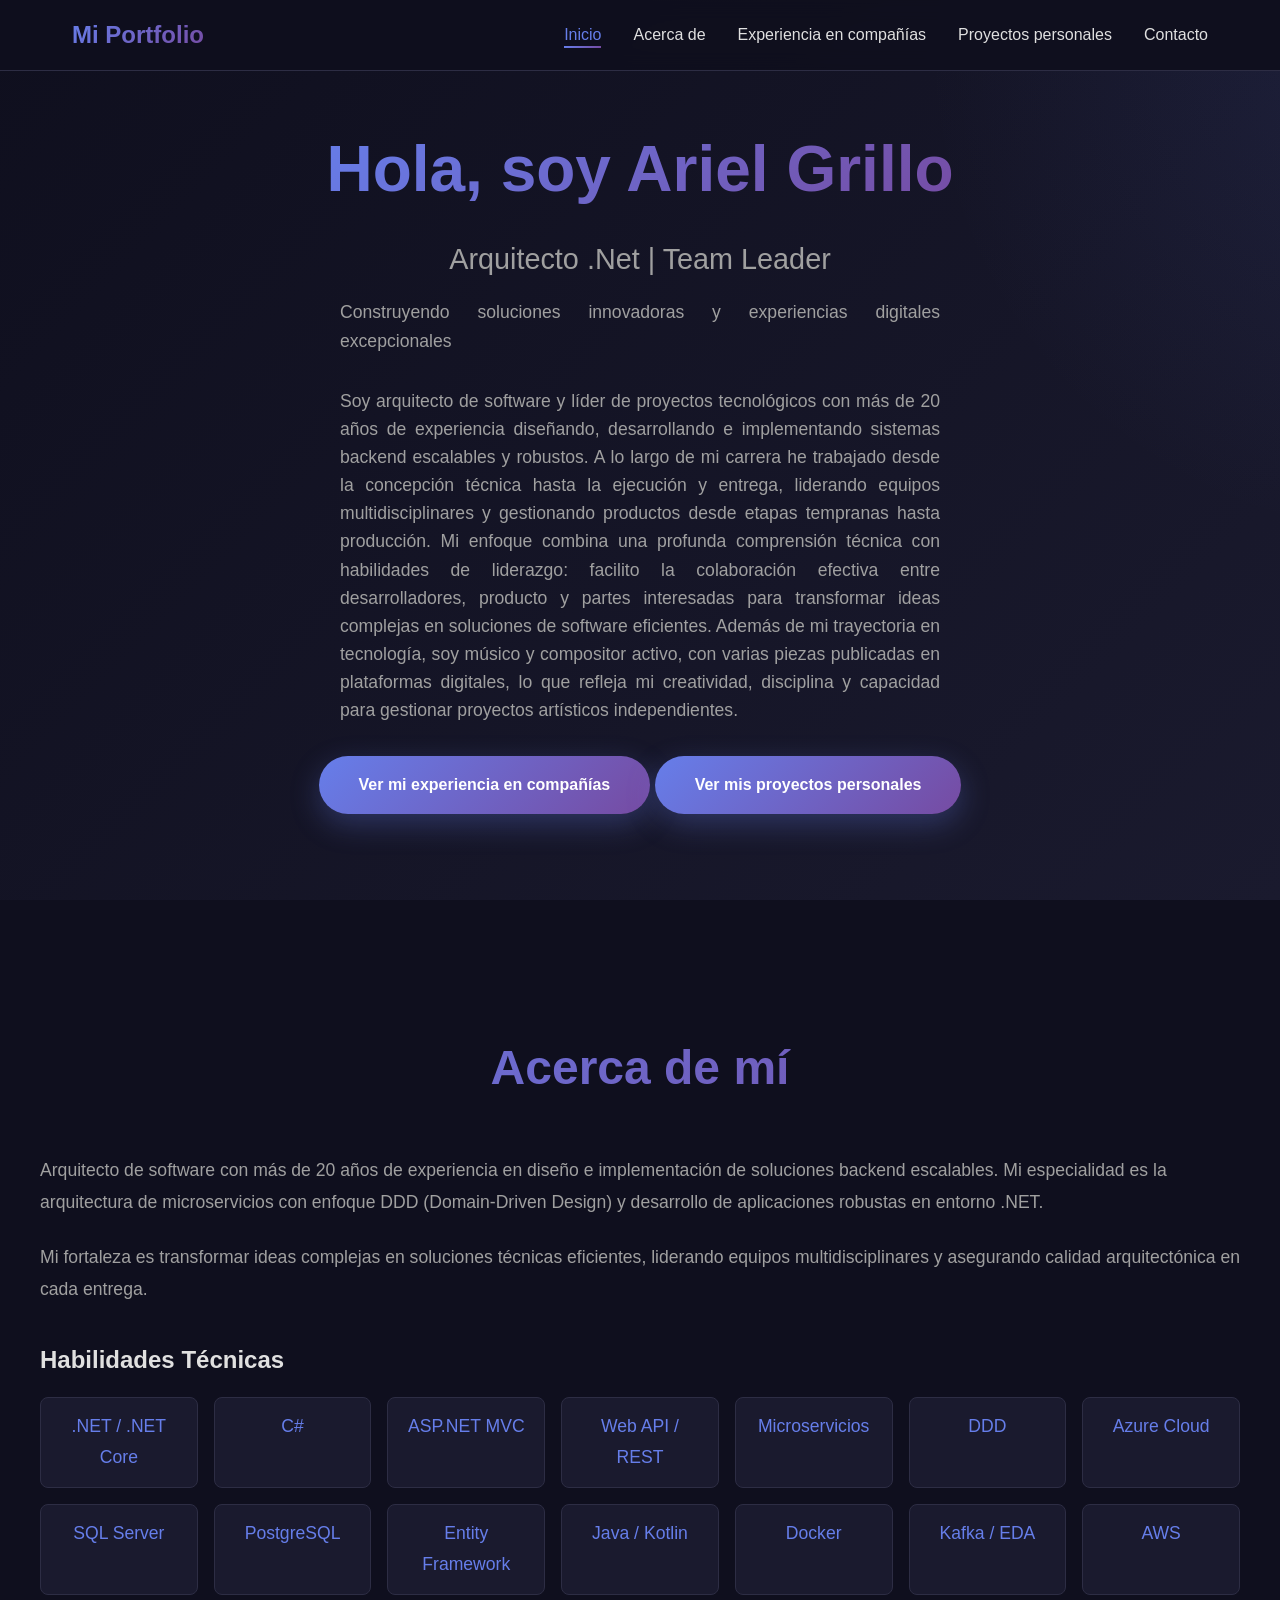
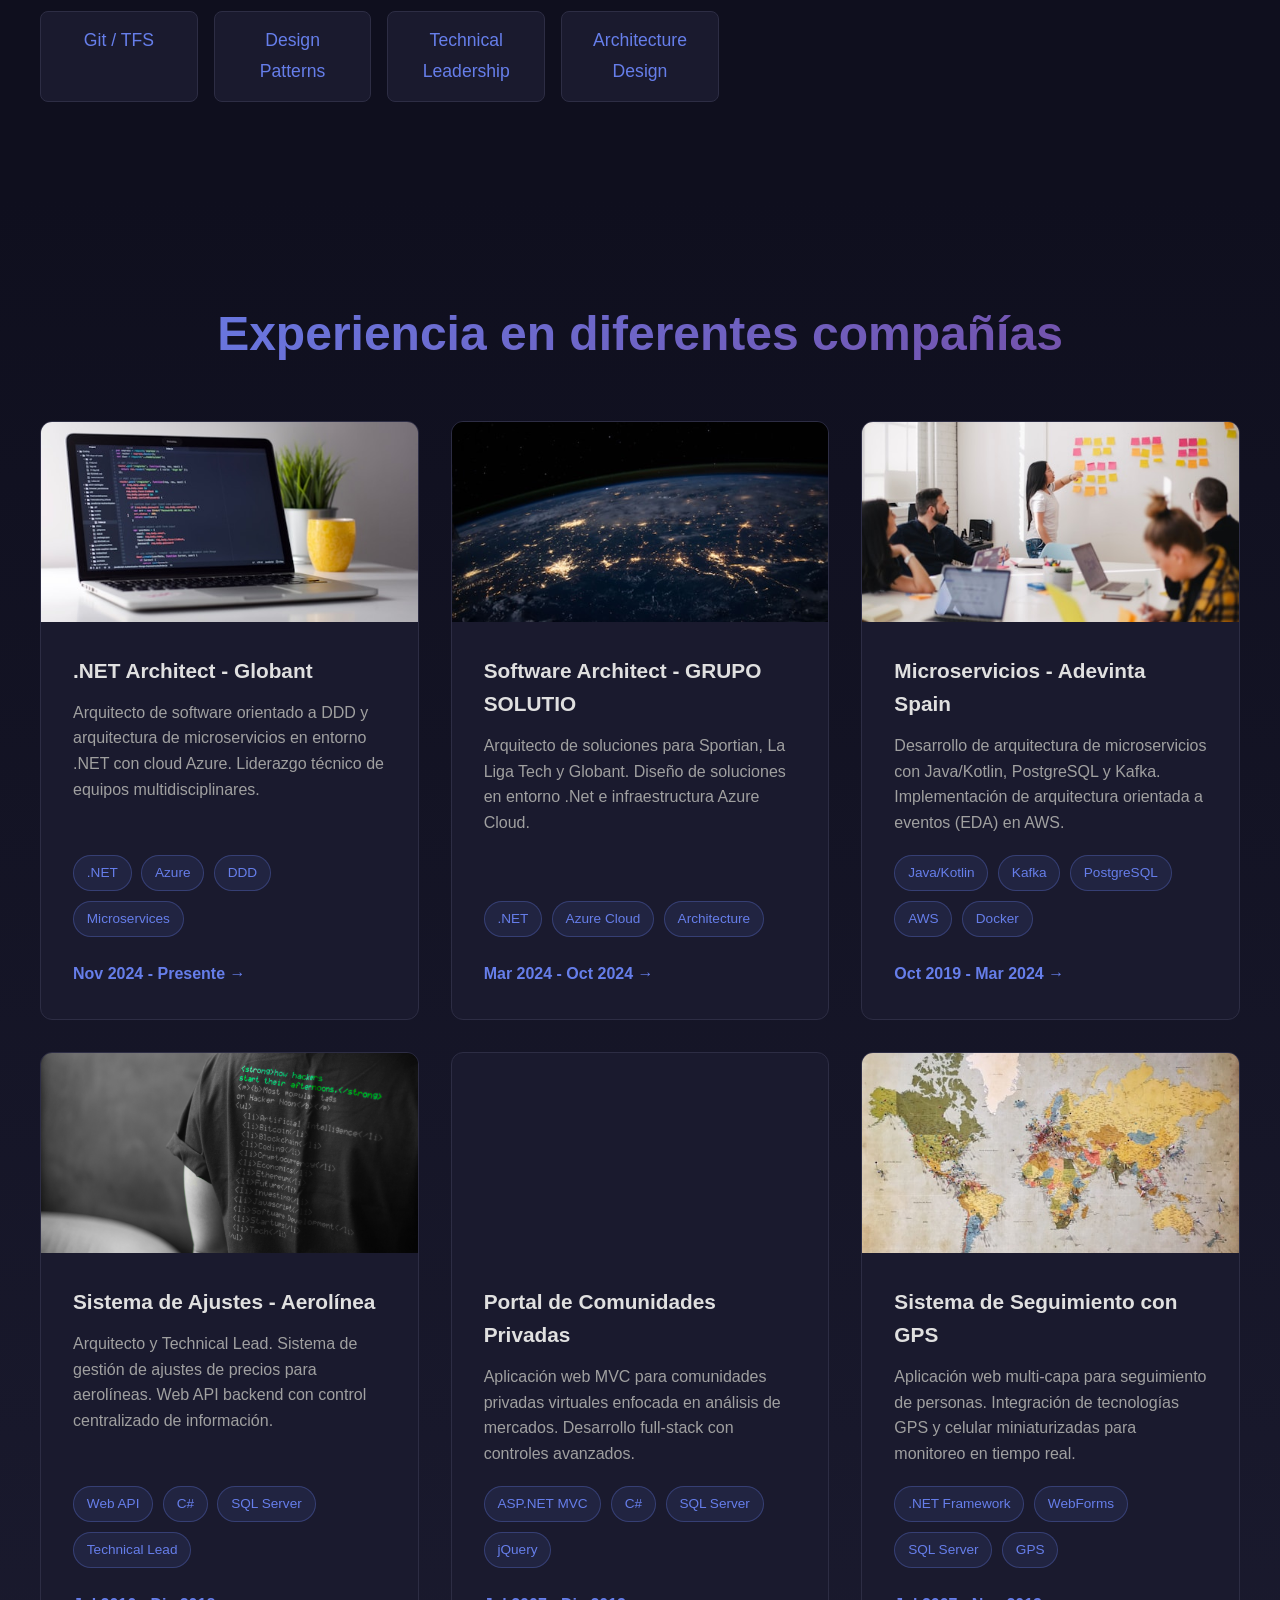
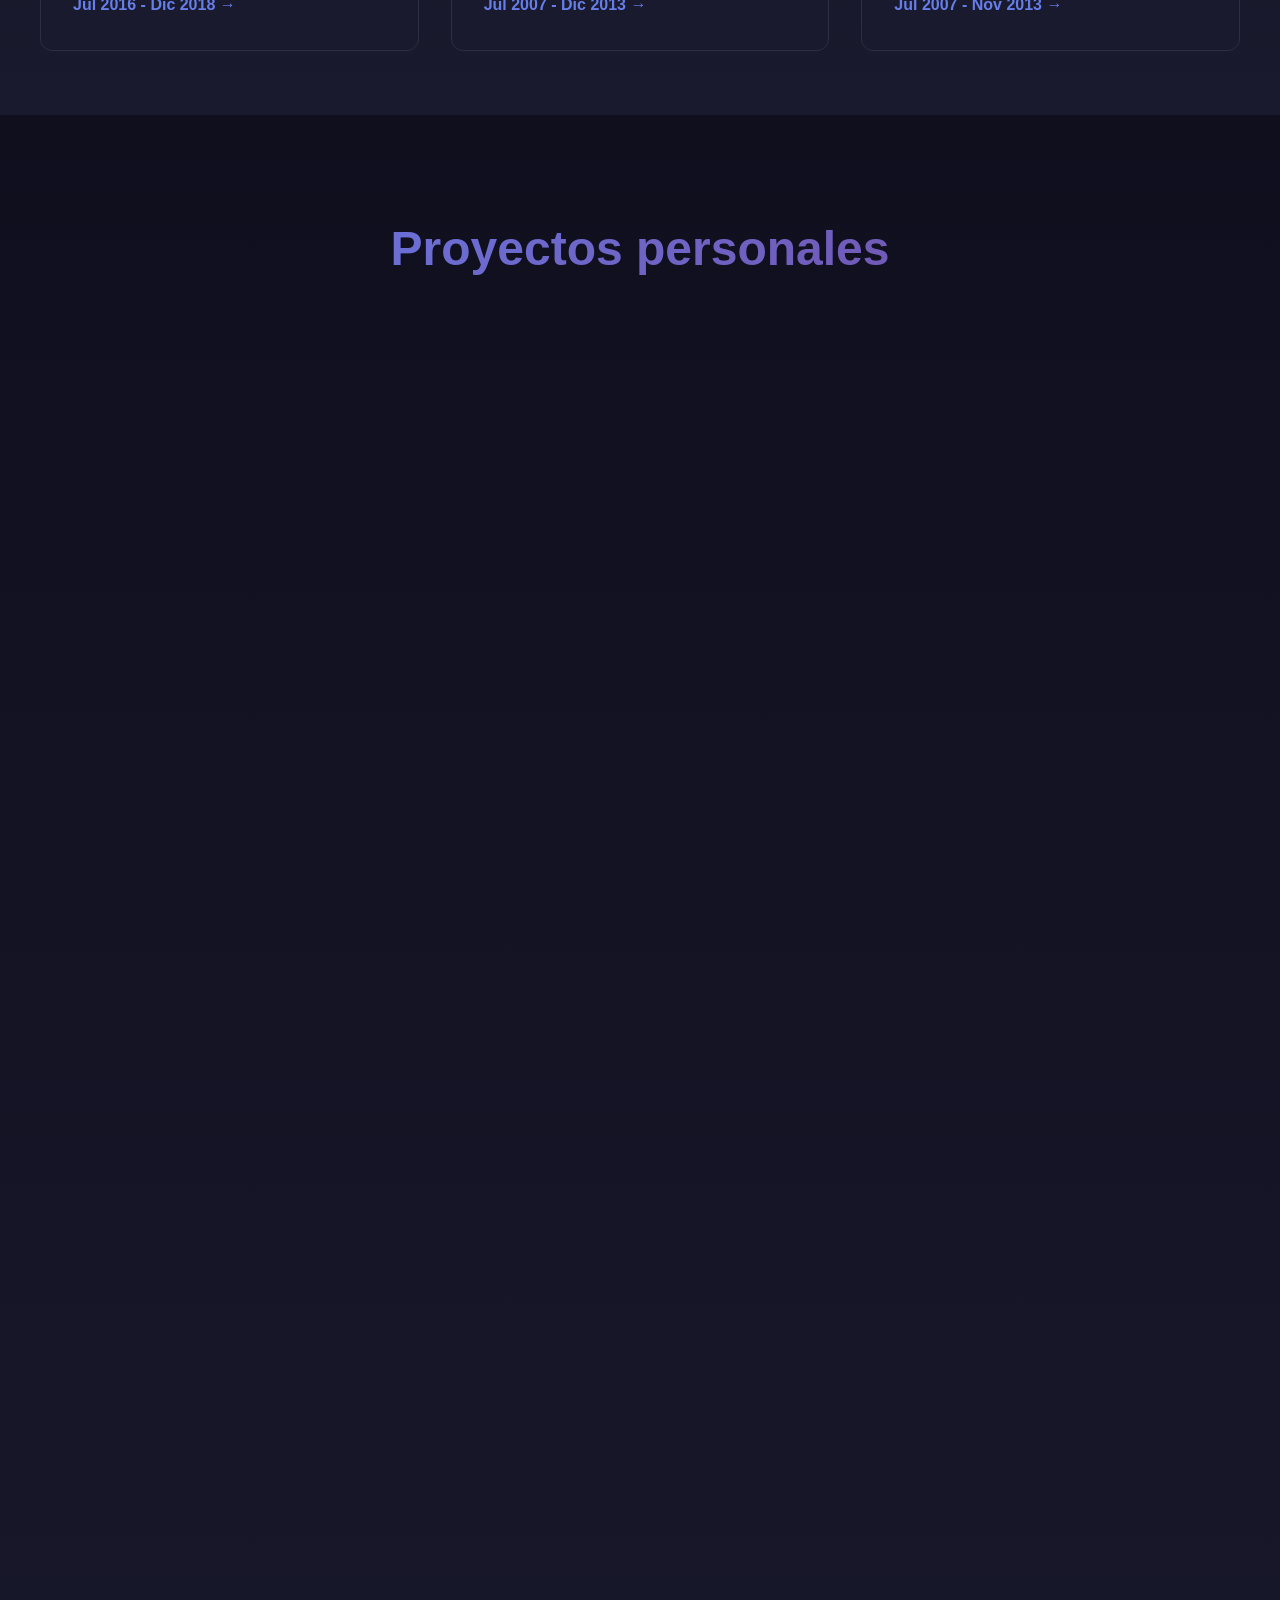
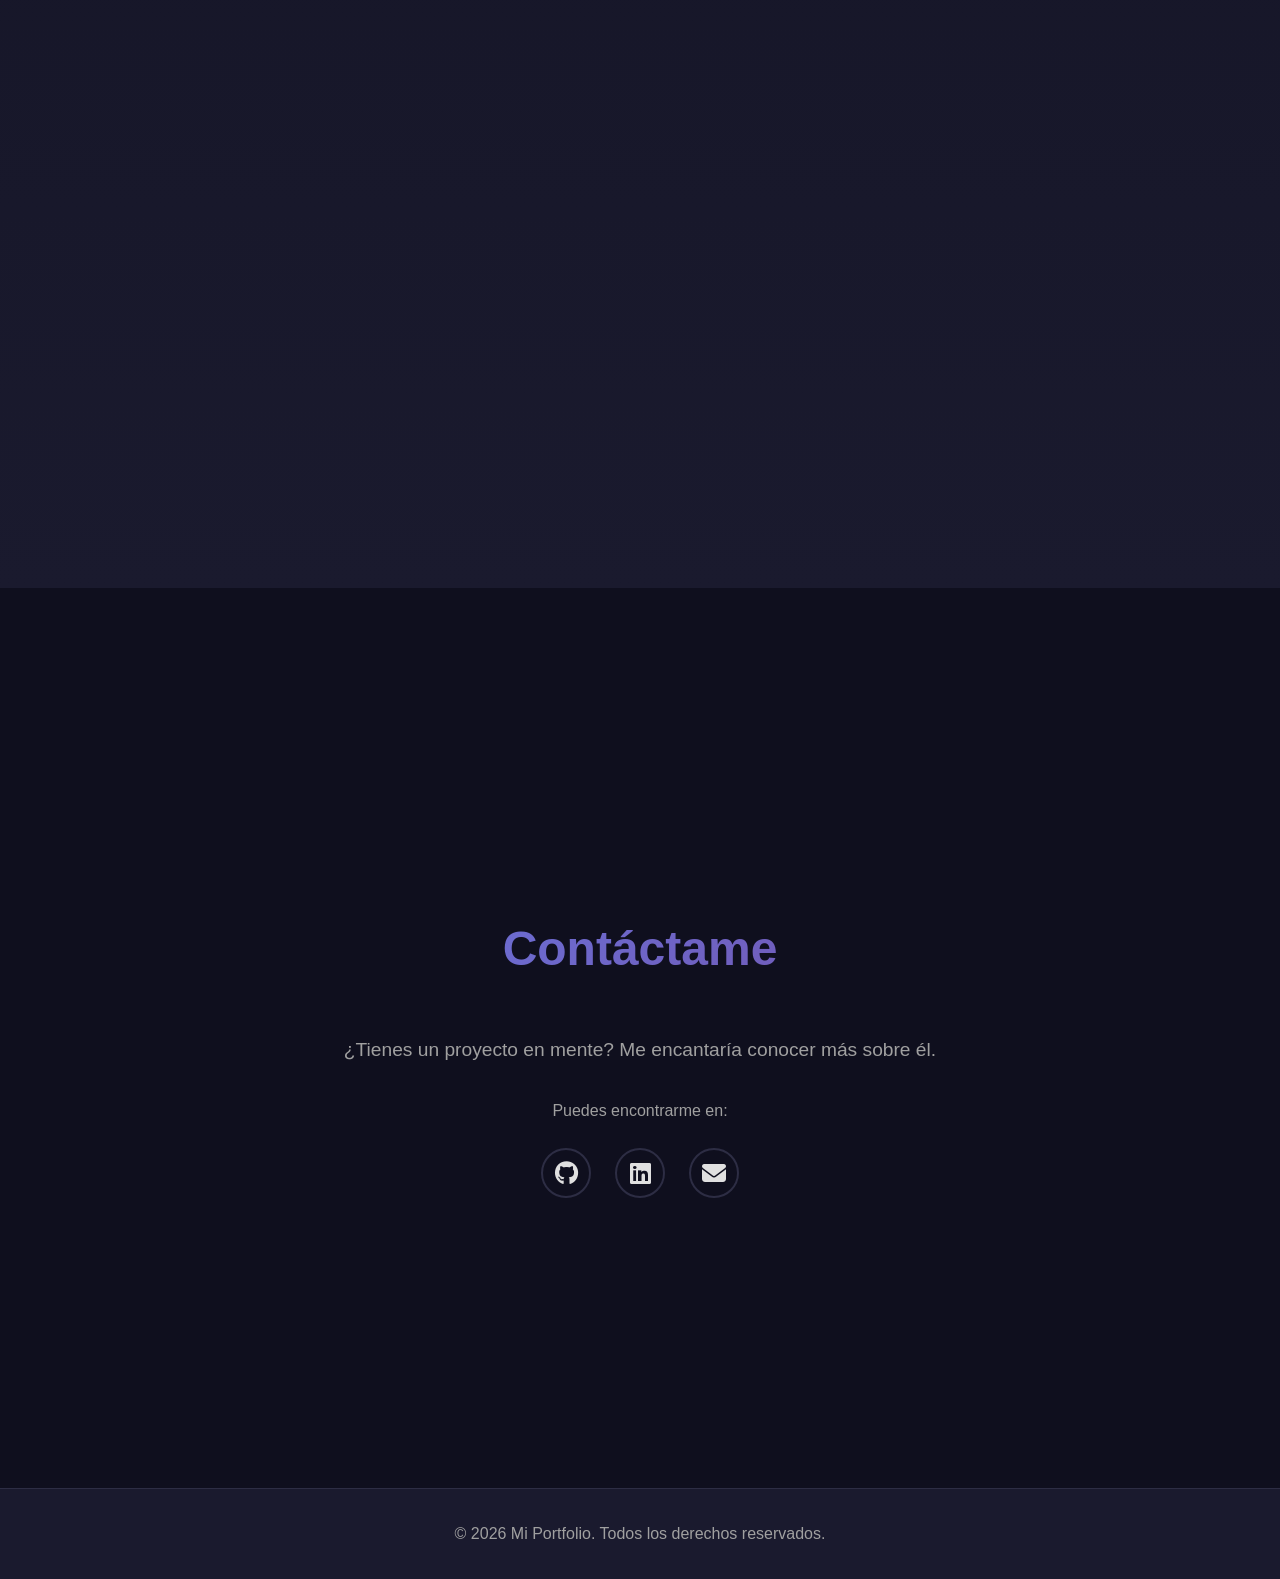
==== frontend/index.html @ a41085f8 "Publish FIRULET MAP 0.5.25 website and guides" ====
<!DOCTYPE html>
<html lang="es">
<head>
    <meta charset="UTF-8">
    <meta name="viewport" content="width=device-width, initial-scale=1.0">
    <title>Mi Portfolio</title>
    <link rel="stylesheet" href="styles.css">
    <link rel="stylesheet" href="https://cdnjs.cloudflare.com/ajax/libs/font-awesome/6.4.0/css/all.min.css">
</head>
<body>
    <!-- Navegación -->
    <nav class="navbar">
        <div class="nav-container">
            <a href="#inicio" class="nav-logo">Mi Portfolio</a>
            <ul class="nav-menu">
                <li class="nav-item"><a href="#inicio" class="nav-link">Inicio</a></li>
                <li class="nav-item"><a href="#acerca" class="nav-link">Acerca de</a></li>
                <li class="nav-item"><a href="#experiencia_compañias" class="nav-link">Experiencia en compañías</a></li>
                <li class="nav-item"><a href="#proyectos_personales" class="nav-link">Proyectos personales</a></li>
                <li class="nav-item"><a href="#contacto" class="nav-link">Contacto</a></li>
            </ul>
        </div>
    </nav>

    <!-- Sección Inicio -->
    <section id="inicio" class="section hero">
        <div class="hero-content">
            <h1 class="hero-title">Hola, soy Ariel Grillo</h1>
            <p class="hero-subtitle">Arquitecto .Net | Team Leader</p>
            <p class="hero-description">Construyendo soluciones innovadoras y experiencias digitales excepcionales</p>
            <p class="hero-description">Soy arquitecto de software y líder de proyectos tecnológicos con más de 20 años de experiencia diseñando, desarrollando e implementando sistemas backend escalables y robustos. A lo largo de mi carrera he trabajado desde la concepción técnica hasta la ejecución y entrega, liderando equipos multidisciplinares y gestionando productos desde etapas tempranas hasta producción.
Mi enfoque combina una profunda comprensión técnica con habilidades de liderazgo: facilito la colaboración efectiva entre desarrolladores, producto y partes interesadas para transformar ideas complejas en soluciones de software eficientes.
Además de mi trayectoria en tecnología, soy músico y compositor activo, con varias piezas publicadas en plataformas digitales, lo que refleja mi creatividad, disciplina y capacidad para gestionar proyectos artísticos independientes.</p>
            <a href="#experiencia_compañias" class="cta-button">Ver mi experiencia en compañías</a>
            <a href="#proyectos_personales" class="cta-button">Ver mis proyectos personales</a>
        </div>
    </section>

    <!-- Sección Acerca de -->
    <section id="acerca" class="section about">
        <div class="container">
            <h2 class="section-title">Acerca de mí</h2>
            <div class="about-content">
                <div class="about-text">
                    <p>
                        Arquitecto de software con más de 20 años de experiencia en diseño e implementación de soluciones backend escalables. 
                        Mi especialidad es la arquitectura de microservicios con enfoque DDD (Domain-Driven Design) y desarrollo de aplicaciones robustas en entorno .NET.
                    </p>
                    <p>
                        Mi fortaleza es transformar ideas complejas en soluciones técnicas eficientes, liderando equipos multidisciplinares y asegurando calidad arquitectónica en cada entrega.
                    </p>
                    <div class="skills">
                        <h3>Habilidades Técnicas</h3>
                        <ul class="skills-list">
                            <li>.NET / .NET Core</li>
                            <li>C#</li>
                            <li>ASP.NET MVC</li>
                            <li>Web API / REST</li>
                            <li>Microservicios</li>
                            <li>DDD</li>
                            <li>Azure Cloud</li>
                            <li>SQL Server</li>
                            <li>PostgreSQL</li>
                            <li>Entity Framework</li>
                            <li>Java / Kotlin</li>
                            <li>Docker</li>
                            <li>Kafka / EDA</li>
                            <li>AWS</li>
                            <li>Git / TFS</li>
                            <li>Design Patterns</li>
                            <li>Technical Leadership</li>
                            <li>Architecture Design</li>
                        </ul>
                    </div>
                </div>
            </div>
        </div>
    </section>

    <!-- Sección Experiencia en compañías -->
    <section id="experiencia_compañias" class="section projects">
        <div class="container">
            <h2 class="section-title">Experiencia en diferentes compañías</h2>
            <div class="projects-grid">
                <!-- Proyecto 1 -->
                <div class="project-card">
                    <div class="project-image" style="background-image: url('images/proyecto1.jpg');"></div>
                    <div class="project-info">
                        <h3 class="project-title">.NET Architect - Globant</h3>
                        <p class="project-description">
                            Arquitecto de software orientado a DDD y arquitectura de microservicios en entorno .NET con cloud Azure. Liderazgo técnico de equipos multidisciplinares.
                        </p>
                        <div class="project-tech">
                            <span class="tech-badge">.NET</span>
                            <span class="tech-badge">Azure</span>
                            <span class="tech-badge">DDD</span>
                            <span class="tech-badge">Microservices</span>
                        </div>
                        <a href="#" class="project-link">Nov 2024 - Presente →</a>
                    </div>
                </div>

                <!-- Proyecto 2 -->
                <div class="project-card">
                    <div class="project-image" style="background-image: url('images/proyecto2.jpg');"></div>
                    <div class="project-info">
                        <h3 class="project-title">Software Architect - GRUPO SOLUTIO</h3>
                        <p class="project-description">
                            Arquitecto de soluciones para Sportian, La Liga Tech y Globant. Diseño de soluciones en entorno .Net e infraestructura Azure Cloud.
                        </p>
                        <div class="project-tech">
                            <span class="tech-badge">.NET</span>
                            <span class="tech-badge">Azure Cloud</span>
                            <span class="tech-badge">Architecture</span>
                        </div>
                        <a href="#" class="project-link">Mar 2024 - Oct 2024 →</a>
                    </div>
                </div>

                <!-- Proyecto 3 -->
                <div class="project-card">
                    <div class="project-image" style="background-image: url('images/proyecto3.jpg');"></div>
                    <div class="project-info">
                        <h3 class="project-title">Microservicios - Adevinta Spain</h3>
                        <p class="project-description">
                            Desarrollo de arquitectura de microservicios con Java/Kotlin, PostgreSQL y Kafka. Implementación de arquitectura orientada a eventos (EDA) en AWS.
                        </p>
                        <div class="project-tech">
                            <span class="tech-badge">Java/Kotlin</span>
                            <span class="tech-badge">Kafka</span>
                            <span class="tech-badge">PostgreSQL</span>
                            <span class="tech-badge">AWS</span>
                            <span class="tech-badge">Docker</span>
                        </div>
                        <a href="#" class="project-link">Oct 2019 - Mar 2024 →</a>
                    </div>
                </div>

                <!-- Proyecto 4 -->
                <div class="project-card">
                    <div class="project-image" style="background-image: url('images/proyecto4.jpg');"></div>
                    <div class="project-info">
                        <h3 class="project-title">Sistema de Ajustes - Aerolínea</h3>
                        <p class="project-description">
                            Arquitecto y Technical Lead. Sistema de gestión de ajustes de precios para aerolíneas. Web API backend con control centralizado de información.
                        </p>
                        <div class="project-tech">
                            <span class="tech-badge">Web API</span>
                            <span class="tech-badge">C#</span>
                            <span class="tech-badge">SQL Server</span>
                            <span class="tech-badge">Technical Lead</span>
                        </div>
                        <a href="#" class="project-link">Jul 2016 - Dic 2018 →</a>
                    </div>
                </div>

                <!-- Proyecto 5 -->
                <div class="project-card">
                    <div class="project-image" style="background-image: url('images/proyecto5.jpg');"></div>
                    <div class="project-info">
                        <h3 class="project-title">Portal de Comunidades Privadas</h3>
                        <p class="project-description">
                            Aplicación web MVC para comunidades privadas virtuales enfocada en análisis de mercados. Desarrollo full-stack con controles avanzados.
                        </p>
                        <div class="project-tech">
                            <span class="tech-badge">ASP.NET MVC</span>
                            <span class="tech-badge">C#</span>
                            <span class="tech-badge">SQL Server</span>
                            <span class="tech-badge">jQuery</span>
                        </div>
                        <a href="#" class="project-link">Jul 2007 - Dic 2013 →</a>
                    </div>
                </div>

                <!-- Proyecto 6 -->
                <div class="project-card">
                    <div class="project-image" style="background-image: url('images/proyecto6.jpg');"></div>
                    <div class="project-info">
                        <h3 class="project-title">Sistema de Seguimiento con GPS</h3>
                        <p class="project-description">
                            Aplicación web multi-capa para seguimiento de personas. Integración de tecnologías GPS y celular miniaturizadas para monitoreo en tiempo real.
                        </p>
                        <div class="project-tech">
                            <span class="tech-badge">.NET Framework</span>
                            <span class="tech-badge">WebForms</span>
                            <span class="tech-badge">SQL Server</span>
                            <span class="tech-badge">GPS</span>
                        </div>
                        <a href="#" class="project-link">Jul 2007 - Nov 2013 →</a>
                    </div>
                </div>
            </div>
        </div>
    </section>

    <!-- Sección Proyectos personales -->
    <section id="proyectos_personales" class="section projects">
        <div class="container">
            <h2 class="section-title">Proyectos personales</h2>
            <div class="projects-grid">
                <!-- FIRULET MAP -->
                <div class="project-card">
                    <div class="project-image" style="background: linear-gradient(135deg, #142d32, #28243e); display: flex; align-items: center; justify-content: center;">
                        <img src="firulet-map/assets/icon.png" alt="" width="112" height="112" style="border-radius: 22px;">
                    </div>
                    <div class="project-info">
                        <h3 class="project-title">FIRULET MAP</h3>
                        <p class="project-description">Una app de escritorio para sacar melodías de guitarra de oído: notas, tiempos, curva de afinación y bends probables, con documentos .firulet, edición, anotaciones, reanálisis de tramos, rejilla, synth local y MIDI sin cuantización. Análisis local de guitarra aislada y monofónica con distorsión.</p>
                        <div class="project-tech"><span class="tech-badge">C# / WPF</span><span class="tech-badge">.NET</span><span class="tech-badge">Audio</span><span class="tech-badge">Windows x64</span></div>
                        <a href="firulet-map/" class="project-link">Conocer FIRULET MAP y probar la v0.5.25 →</a>
                    </div>
                </div>

                <!-- Proyecto 1 -->
                <div class="project-card">
                    <div class="project-image" style="background-image: url('images/goaltracker.jpg'); border-radius: 16px 16px 0 0;"></div>
                    <div class="project-info">
                        <h3 class="project-title">Goal Tracker - .Net + React</h3>
                        <p class="project-description">
                            GoalTracker es una herramienta de gestión de objetivos y proyectos que te ayuda a organizar tu trabajo, visualizar tu progreso y mantener el control de tus deadlines. Categoriza proyectos, asigna tareas, y monitorea el estado de cada iniciativa en tiempo real.
                        </p>
                        <div class="project-tech">
                            <span class="tech-badge">.NET</span>
                            <span class="tech-badge">PostgreSQL</span>
                            <span class="tech-badge">CQRS + MediatR</span>
                            <span class="tech-badge">React + Tailwind CSS</span>
                            <span class="tech-badge">GitHub Actions</span>
                        </div>
                        <a href="https://www.goaltracker.es" class="project-link">www.goaltracker.es</a>
                    </div>
                </div>

                <!-- Proyecto 2 -->
                <div class="project-card">
                    <div class="project-image" style="background-image: url('images/harmonizer.jpg'); border-radius: 16px 16px 0 0;"></div>
                    <div class="project-info">
                        <h3 class="project-title">Harmonizer - .Net + Win Forms a migrar a MAUI</h3>
                        <p class="project-description">
                            Harmonizer es una herramienta para poder analizar y descubrir armonías. Está en proceso de migración a MAUI para ser multiplataforma, pero actualmente es una aplicación de escritorio con Win Forms. Permite cargar archivos MIDI, analizar su contenido armónico y generar visualizaciones interactivas para descubrir nuevas armonías y progresiones. Se encuntra en desarrollo, pero ya cuenta con funcionalidades de análisis armónico, generación de progresiones y visualización de acordes. Es un proyecto personal que refleja mi pasión por la música y la tecnología, combinando mis habilidades técnicas con mi creatividad musical para crear una herramienta única para músicos y compositores.
                        </p>
                        <div class="project-tech">
                            <span class="tech-badge">.NET</span>
                            <span class="tech-badge">SqlLite</span>
                            <span class="tech-badge">CQRS + MediatR</span>
                            <span class="tech-badge">Win Form => MAUI</span>
                            <span class="tech-badge">GitHub Actions</span>
                        </div>
                        <a href="https://github.com/arielgrillo/harmonizer" class="project-link">github.com/arielgrillo/harmonizer</a>
                    </div>
                </div>

                <!-- Proyecto 3 -->
                <div class="project-card">
                    <div class="project-image" style="background-image: url('images/backery-admin.jpg'); border-radius: 16px 16px 0 0;"></div>
                    <div class="project-info">
                        <h3 class="project-title">Backery Admin - Python + Django + React</h3>
                        <p class="project-description">
                            Backery Admin es una aplicación para la gestión administrativa de una panadería. Permite controlar inventarios y ventas de manera eficiente. Está desarrollada con Python + Django en el backend y React en el frontend, utilizando Tailwind CSS para el diseño. La aplicación facilita la organización y optimización de las operaciones diarias, mejorando la productividad y el control del negocio.
                        </p>
                        <div class="project-tech">
                            <span class="tech-badge">Python + Django REST</span>
                            <span class="tech-badge">PostgreSQL</span>
                            <span class="tech-badge">CQRS + MediatR</span>
                            <span class="tech-badge">React + Tailwind CSS</span>
                            <span class="tech-badge">GitHub Actions</span>
                        </div>
                        <a href="https://github.com/orgs/bucky-cakeshop/repositories" class="project-link">Github repositories</a>
                    </div>
                </div>


            </div>
        </div>
    </section>


    <!-- Sección Contacto -->
    <section id="contacto" class="section contact">
        <div class="container">
            <h2 class="section-title">Contáctame</h2>
            <div class="contact-content">
                <p class="contact-text">¿Tienes un proyecto en mente? Me encantaría conocer más sobre él.</p>
                
                <!-- <form class="contact-form" id="contactForm">
                    <div class="form-group">
                        <input type="text" placeholder="Tu nombre" required>
                    </div>
                    <div class="form-group">
                        <input type="email" placeholder="Tu email" required>
                    </div>
                    <div class="form-group">
                        <textarea placeholder="Tu mensaje" rows="5" required></textarea>
                    </div>
                    <button type="submit" class="submit-button">Enviar mensaje</button>
                </form> -->

                <div class="social-links">
                    <p>Puedes encontrarme en:</p>
                    <div class="social-icons">
                        <a href="https://github.com/arielgrillo" target="_blank" class="social-icon" title="GitHub"><i class="fab fa-github"></i></a>
                        <a href="https://www.linkedin.com/in/arielgrillo/" target="_blank" class="social-icon" title="LinkedIn"><i class="fab fa-linkedin"></i></a>
                        <a href="mailto:info@arielgrillo.es" class="social-icon" title="Email"><i class="fas fa-envelope"></i></a>
                    </div>
                </div>
            </div>
        </div>
    </section>

    <!-- Footer -->
    <footer class="footer">
        <div class="container">
            <p>&copy; 2026 Mi Portfolio. Todos los derechos reservados.</p>
        </div>
    </footer>

    <script src="script.js"></script>
</body>
</html>
---- frontend/styles.css ----
/* ============================================
   Variables y Estilos Globales
   ============================================ */
:root {
    --primary-color: #667eea;
    --secondary-color: #764ba2;
    --dark-bg: #0f0f1e;
    --card-bg: #1a1a2e;
    --text-light: #e0e0e0;
    --text-muted: #a0a0a0;
    --border-color: #2d2d44;
    --accent-color: #f5576c;
    --transition: all 0.3s ease;
}

* {
    margin: 0;
    padding: 0;
    box-sizing: border-box;
}

html {
    scroll-behavior: smooth;
}

body {
    font-family: 'Segoe UI', Tahoma, Geneva, Verdana, sans-serif;
    background-color: var(--dark-bg);
    color: var(--text-light);
    line-height: 1.6;
    overflow-x: hidden;
}

/* ============================================
   Navbar
   ============================================ */
.navbar {
    position: fixed;
    top: 0;
    width: 100%;
    background: rgba(15, 15, 30, 0.95);
    backdrop-filter: blur(10px);
    border-bottom: 1px solid var(--border-color);
    z-index: 1000;
    padding: 1rem 0;
}

.nav-container {
    max-width: 1200px;
    margin: 0 auto;
    padding: 0 2rem;
    display: flex;
    justify-content: space-between;
    align-items: center;
}

.nav-logo {
    font-size: 1.5rem;
    font-weight: bold;
    background: linear-gradient(135deg, var(--primary-color), var(--secondary-color));
    -webkit-background-clip: text;
    -webkit-text-fill-color: transparent;
    background-clip: text;
    text-decoration: none;
}

.nav-menu {
    display: flex;
    list-style: none;
    gap: 2rem;
}

.nav-link {
    color: var(--text-light);
    text-decoration: none;
    transition: var(--transition);
    position: relative;
}

.nav-link:hover {
    color: var(--primary-color);
}

.nav-link::after {
    content: '';
    position: absolute;
    bottom: -5px;
    left: 0;
    width: 0;
    height: 2px;
    background: linear-gradient(135deg, var(--primary-color), var(--secondary-color));
    transition: var(--transition);
}

.nav-link:hover::after {
    width: 100%;
}

/* ============================================
   Secciones Generales
   ============================================ */
.section {
    min-height: 100vh;
    display: flex;
    align-items: center;
    justify-content: center;
    padding: 6rem 2rem 4rem;
    scroll-margin-top: 60px;
}

.container {
    max-width: 1200px;
    margin: 0 auto;
    width: 100%;
}

.section-title {
    font-size: 3rem;
    margin-bottom: 3rem;
    text-align: center;
    background: linear-gradient(135deg, var(--primary-color), var(--secondary-color));
    -webkit-background-clip: text;
    -webkit-text-fill-color: transparent;
    background-clip: text;
    animation: fadeInDown 0.6s ease;
}

/* ============================================
   Sección Hero
   ============================================ */
.hero {
    background: linear-gradient(135deg, var(--dark-bg) 0%, var(--card-bg) 100%);
    position: relative;
    overflow: hidden;
}

.hero::before {
    content: '';
    position: absolute;
    top: -50%;
    right: -50%;
    width: 1000px;
    height: 1000px;
    background: radial-gradient(circle, rgba(102, 126, 234, 0.1) 0%, transparent 70%);
    animation: float 20s infinite;
}

.hero-content {
    position: relative;
    z-index: 1;
    text-align: center;
    animation: fadeInUp 0.8s ease;
}

.hero-title {
    font-size: 4rem;
    margin-bottom: 1rem;
    background: linear-gradient(135deg, var(--primary-color), var(--secondary-color));
    -webkit-background-clip: text;
    -webkit-text-fill-color: transparent;
    background-clip: text;
}

.hero-subtitle {
    font-size: 1.8rem;
    color: var(--text-muted);
    margin-bottom: 1rem;
}

.hero-description {
    font-size: 1.1rem;
    color: var(--text-muted);
    margin-bottom: 2rem;
    max-width: 600px;
    margin-left: auto;
    margin-right: auto;
    text-align: justify;
}

.cta-button {
    display: inline-block;
    padding: 1rem 2.5rem;
    background: linear-gradient(135deg, var(--primary-color), var(--secondary-color));
    color: white;
    text-decoration: none;
    border-radius: 50px;
    font-weight: bold;
    transition: var(--transition);
    box-shadow: 0 10px 30px rgba(102, 126, 234, 0.3);
}

.cta-button:hover {
    transform: translateY(-3px);
    box-shadow: 0 15px 40px rgba(102, 126, 234, 0.5);
}

/* ============================================
   Sección About
   ============================================ */
.about {
    background: var(--dark-bg);
}

.about-content {
    display: grid;
    grid-template-columns: 1fr;
    gap: 3rem;
    animation: fadeInUp 0.6s ease;
}

.about-text {
    font-size: 1.1rem;
    line-height: 1.8;
    color: var(--text-muted);
}

.about-text p {
    margin-bottom: 1.5rem;
}

.skills {
    margin-top: 2rem;
}

.skills h3 {
    font-size: 1.5rem;
    color: var(--text-light);
    margin-bottom: 1rem;
}

.skills-list {
    list-style: none;
    display: grid;
    grid-template-columns: repeat(auto-fit, minmax(150px, 1fr));
    gap: 1rem;
}

.skills-list li {
    padding: 0.8rem 1.2rem;
    background: var(--card-bg);
    border: 1px solid var(--border-color);
    border-radius: 8px;
    color: var(--primary-color);
    font-weight: 500;
    transition: var(--transition);
    text-align: center;
}

.skills-list li:hover {
    background: linear-gradient(135deg, var(--primary-color), var(--secondary-color));
    color: white;
    border-color: var(--primary-color);
}

/* ============================================
   Sección Proyectos
   ============================================ */
.projects {
    background: linear-gradient(180deg, var(--dark-bg) 0%, var(--card-bg) 100%);
}

.projects-grid {
    display: grid;
    grid-template-columns: repeat(auto-fit, minmax(320px, 1fr));
    gap: 2rem;
    animation: fadeInUp 0.6s ease;
}

.project-card {
    background: var(--card-bg);
    border: 1px solid var(--border-color);
    border-radius: 12px;
    overflow: hidden;
    transition: var(--transition);
    display: flex;
    flex-direction: column;
}

.project-card:hover {
    transform: translateY(-10px);
    border-color: var(--primary-color);
    box-shadow: 0 20px 40px rgba(102, 126, 234, 0.2);
}

.project-image {
    width: 100%;
    height: 200px;
    background-size: cover;
    background-position: center;
    transition: var(--transition);
}

.project-card:hover .project-image {
    transform: scale(1.05);
}

.project-info {
    padding: 2rem;
    flex-grow: 1;
    display: flex;
    flex-direction: column;
}

.project-title {
    font-size: 1.3rem;
    margin-bottom: 0.8rem;
    color: var(--text-light);
}

.project-description {
    color: var(--text-muted);
    margin-bottom: 1.2rem;
    flex-grow: 1;
}

.project-tech {
    display: flex;
    flex-wrap: wrap;
    gap: 0.6rem;
    margin-bottom: 1.5rem;
}

.tech-badge {
    display: inline-block;
    padding: 0.4rem 0.8rem;
    background: rgba(102, 126, 234, 0.1);
    color: var(--primary-color);
    border-radius: 20px;
    font-size: 0.85rem;
    border: 1px solid rgba(102, 126, 234, 0.3);
}

.project-link {
    color: var(--primary-color);
    text-decoration: none;
    font-weight: bold;
    transition: var(--transition);
    display: inline-block;
    align-self: flex-start;
}

.project-link:hover {
    color: var(--accent-color);
    transform: translateX(5px);
}

/* ============================================
   Sección Contacto
   ============================================ */
.contact {
    background: var(--dark-bg);
}

.contact-content {
    max-width: 800px;
    margin: 0 auto;
    animation: fadeInUp 0.6s ease;
}

.contact-text {
    text-align: center;
    font-size: 1.2rem;
    color: var(--text-muted);
    margin-bottom: 2rem;
}

.contact-form {
    background: var(--card-bg);
    padding: 2.5rem;
    border-radius: 12px;
    border: 1px solid var(--border-color);
    margin-bottom: 3rem;
    display: flex;
    flex-direction: column;
    gap: 1.2rem;
}

.form-group {
    display: flex;
    flex-direction: column;
}

.form-group input,
.form-group textarea {
    padding: 1rem;
    background: rgba(45, 45, 68, 0.5);
    border: 1px solid var(--border-color);
    border-radius: 8px;
    color: var(--text-light);
    font-family: inherit;
    font-size: 1rem;
    transition: var(--transition);
}

.form-group input::placeholder,
.form-group textarea::placeholder {
    color: var(--text-muted);
}

.form-group input:focus,
.form-group textarea:focus {
    outline: none;
    background: rgba(45, 45, 68, 0.8);
    border-color: var(--primary-color);
    box-shadow: 0 0 0 3px rgba(102, 126, 234, 0.1);
}

.submit-button {
    padding: 1rem 2rem;
    background: linear-gradient(135deg, var(--primary-color), var(--secondary-color));
    color: white;
    border: none;
    border-radius: 8px;
    font-weight: bold;
    font-size: 1rem;
    cursor: pointer;
    transition: var(--transition);
}

.submit-button:hover {
    transform: translateY(-3px);
    box-shadow: 0 10px 30px rgba(102, 126, 234, 0.3);
}

.social-links {
    text-align: center;
    color: var(--text-muted);
}

.social-links p {
    margin-bottom: 1.5rem;
}

.social-icons {
    display: flex;
    justify-content: center;
    gap: 1.5rem;
}

.social-icon {
    display: inline-flex;
    width: 50px;
    height: 50px;
    border: 2px solid var(--border-color);
    border-radius: 50%;
    align-items: center;
    justify-content: center;
    color: var(--text-light);
    text-decoration: none;
    transition: var(--transition);
    font-size: 1.5rem;
}

.social-icon:hover {
    background: linear-gradient(135deg, var(--primary-color), var(--secondary-color));
    border-color: var(--primary-color);
    transform: translateY(-5px);
}

/* ============================================
   Footer
   ============================================ */
.footer {
    background: var(--card-bg);
    border-top: 1px solid var(--border-color);
    padding: 2rem;
    text-align: center;
    color: var(--text-muted);
}

/* ============================================
   Animaciones
   ============================================ */
@keyframes fadeInUp {
    from {
        opacity: 0;
        transform: translateY(30px);
    }
    to {
        opacity: 1;
        transform: translateY(0);
    }
}

@keyframes fadeInDown {
    from {
        opacity: 0;
        transform: translateY(-30px);
    }
    to {
        opacity: 1;
        transform: translateY(0);
    }
}

@keyframes float {
    0%, 100% {
        transform: translateY(0px);
    }
    50% {
        transform: translateY(20px);
    }
}

/* ============================================
   Media Queries
   ============================================ */
@media (max-width: 768px) {
    .nav-menu {
        gap: 1rem;
    }

    .nav-link {
        font-size: 0.9rem;
    }

    .hero-title {
        font-size: 2.5rem;
    }

    .hero-subtitle {
        font-size: 1.3rem;
    }

    .section-title {
        font-size: 2rem;
    }

    .projects-grid {
        grid-template-columns: 1fr;
    }

    .section {
        padding: 4rem 1.5rem 2rem;
    }

    .skills-list {
        grid-template-columns: repeat(auto-fit, minmax(120px, 1fr));
    }

    .contact-form {
        padding: 1.5rem;
    }

    .social-icons {
        gap: 1rem;
    }
}

@media (max-width: 480px) {
    .nav-container {
        padding: 0 1rem;
    }

    .nav-menu {
        gap: 0.8rem;
    }

    .nav-logo {
        font-size: 1.1rem;
    }

    .nav-link {
        font-size: 0.8rem;
    }

    .hero-title {
        font-size: 1.8rem;
    }

    .hero-subtitle {
        font-size: 1rem;
    }

    .hero-description {
        font-size: 0.9rem;
    }

    .section-title {
        font-size: 1.5rem;
        margin-bottom: 2rem;
    }

    .cta-button {
        padding: 0.8rem 1.5rem;
        font-size: 0.9rem;
    }

    .project-card {
        margin-bottom: 1rem;
    }

    .project-image {
        height: 150px;
    }

    .project-info {
        padding: 1.5rem;
    }

    .form-group input,
    .form-group textarea {
        padding: 0.8rem;
        font-size: 0.95rem;
    }

    .submit-button {
        padding: 0.8rem 1.5rem;
        font-size: 0.9rem;
    }
}
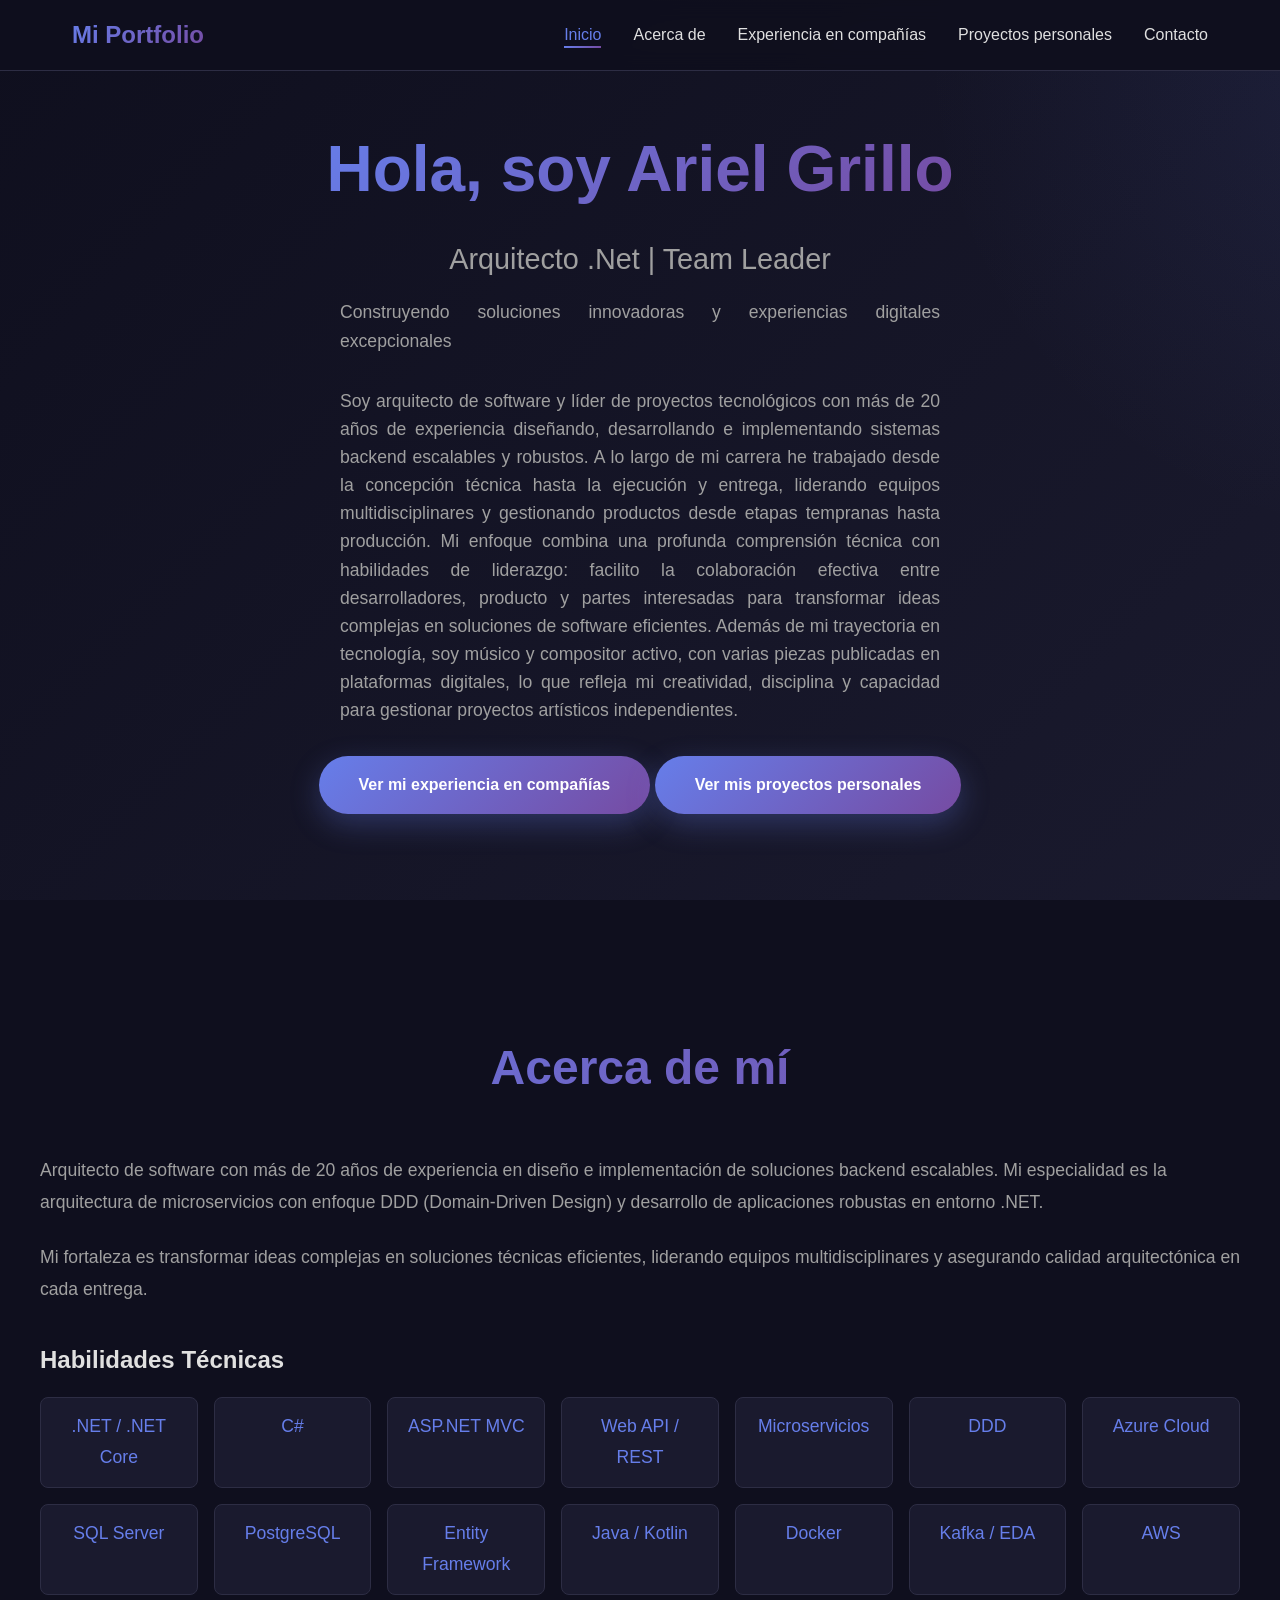
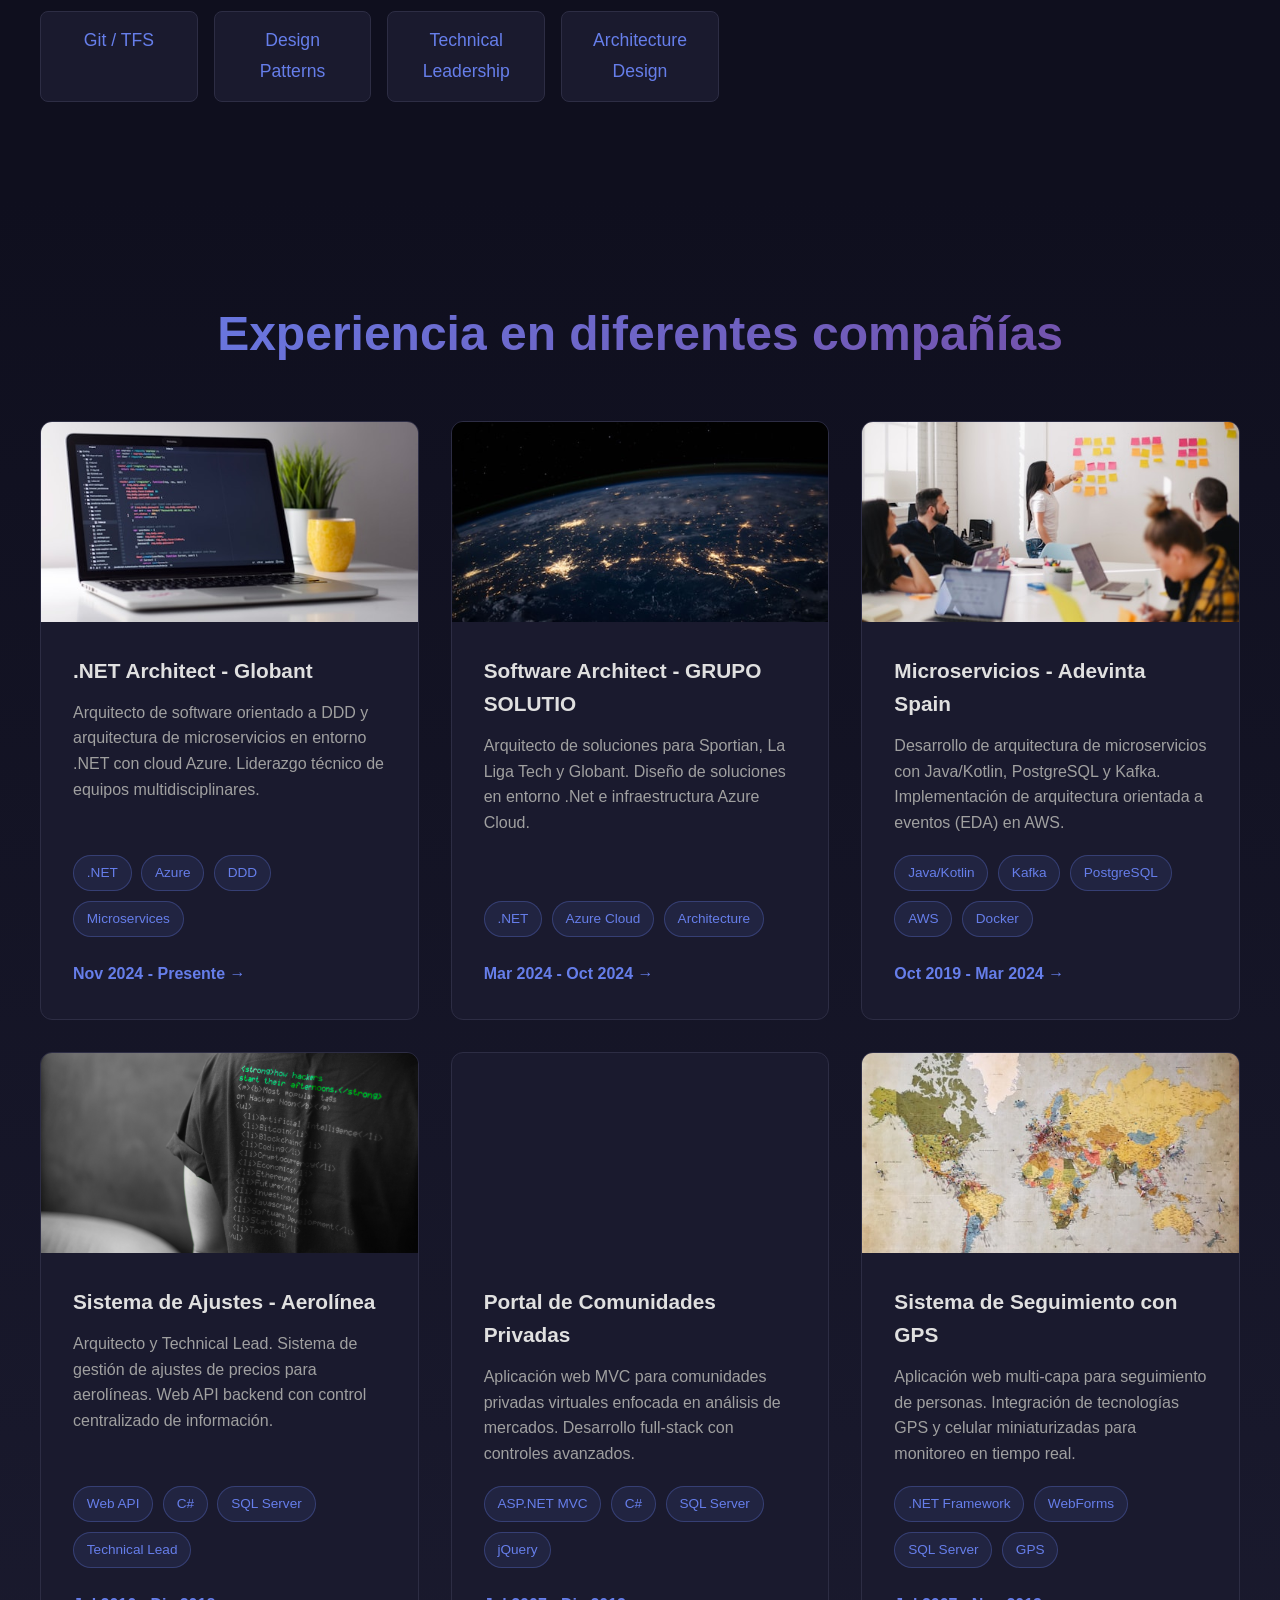
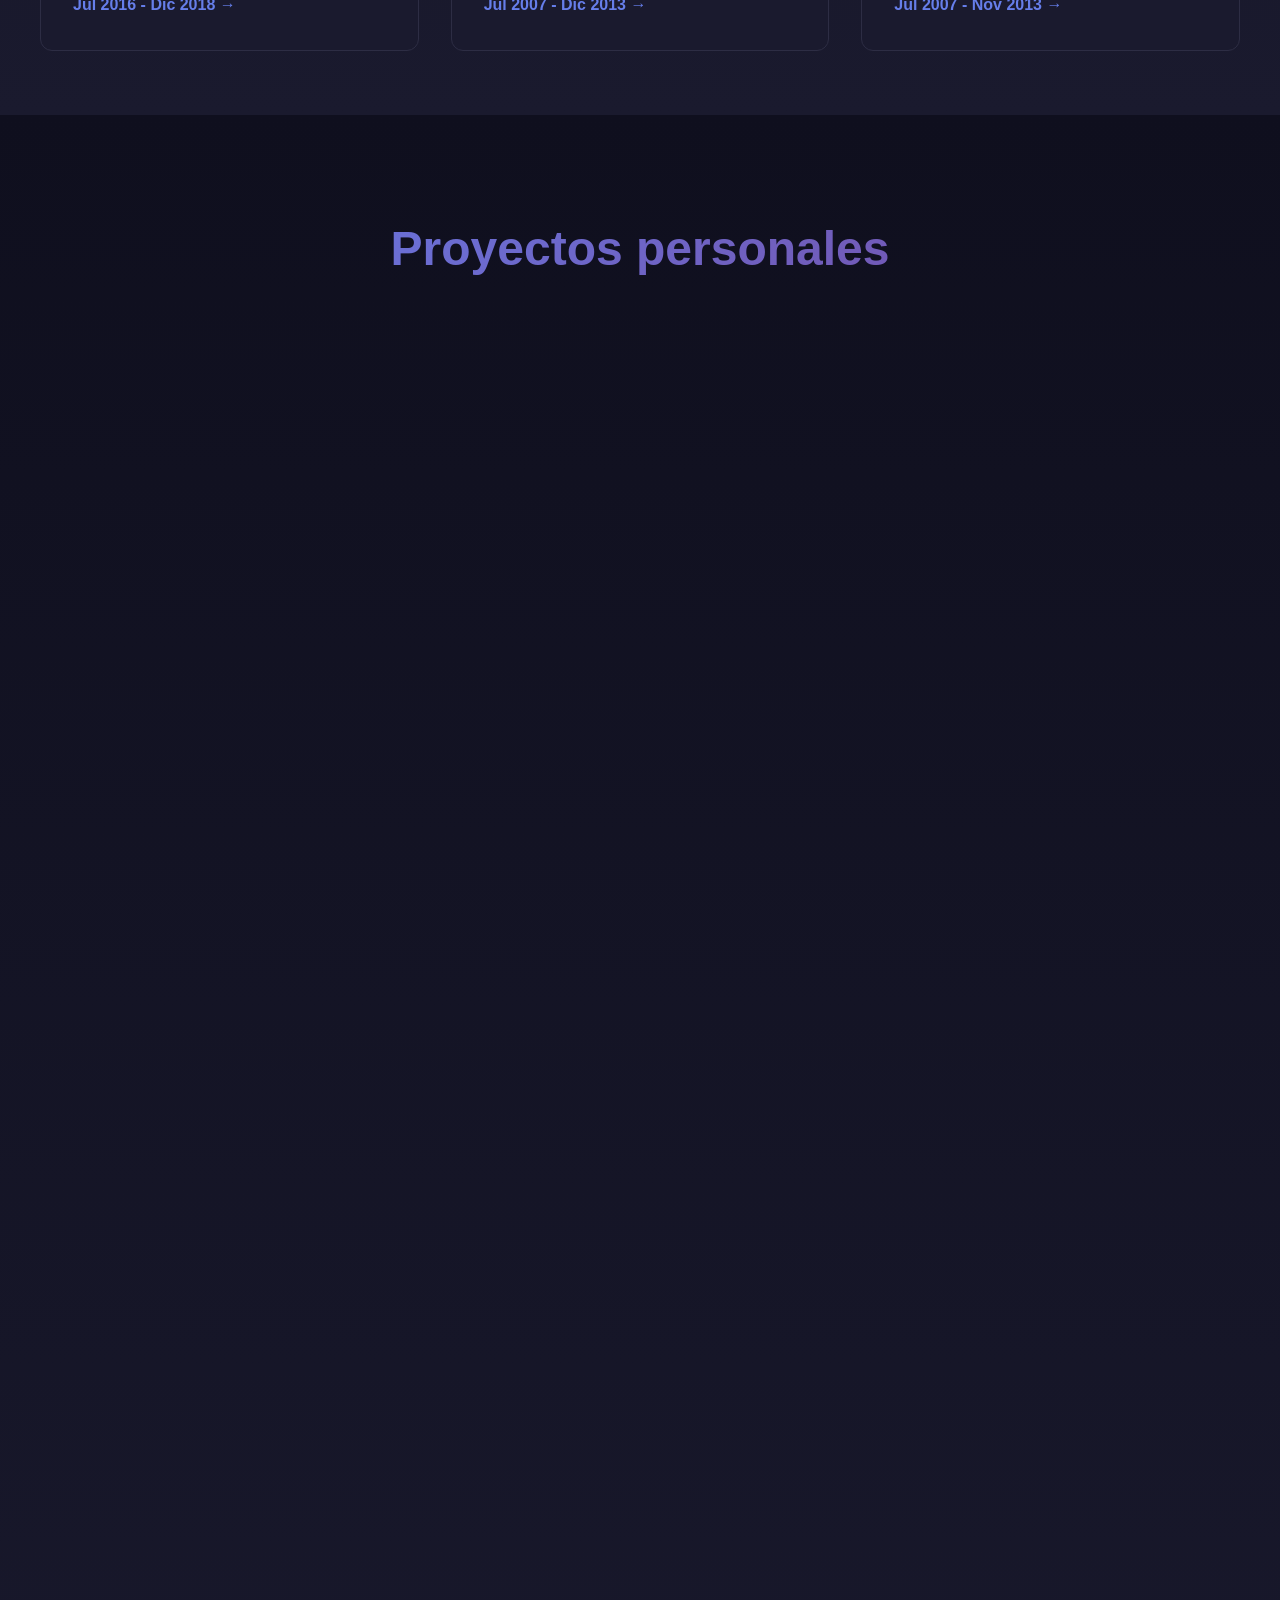
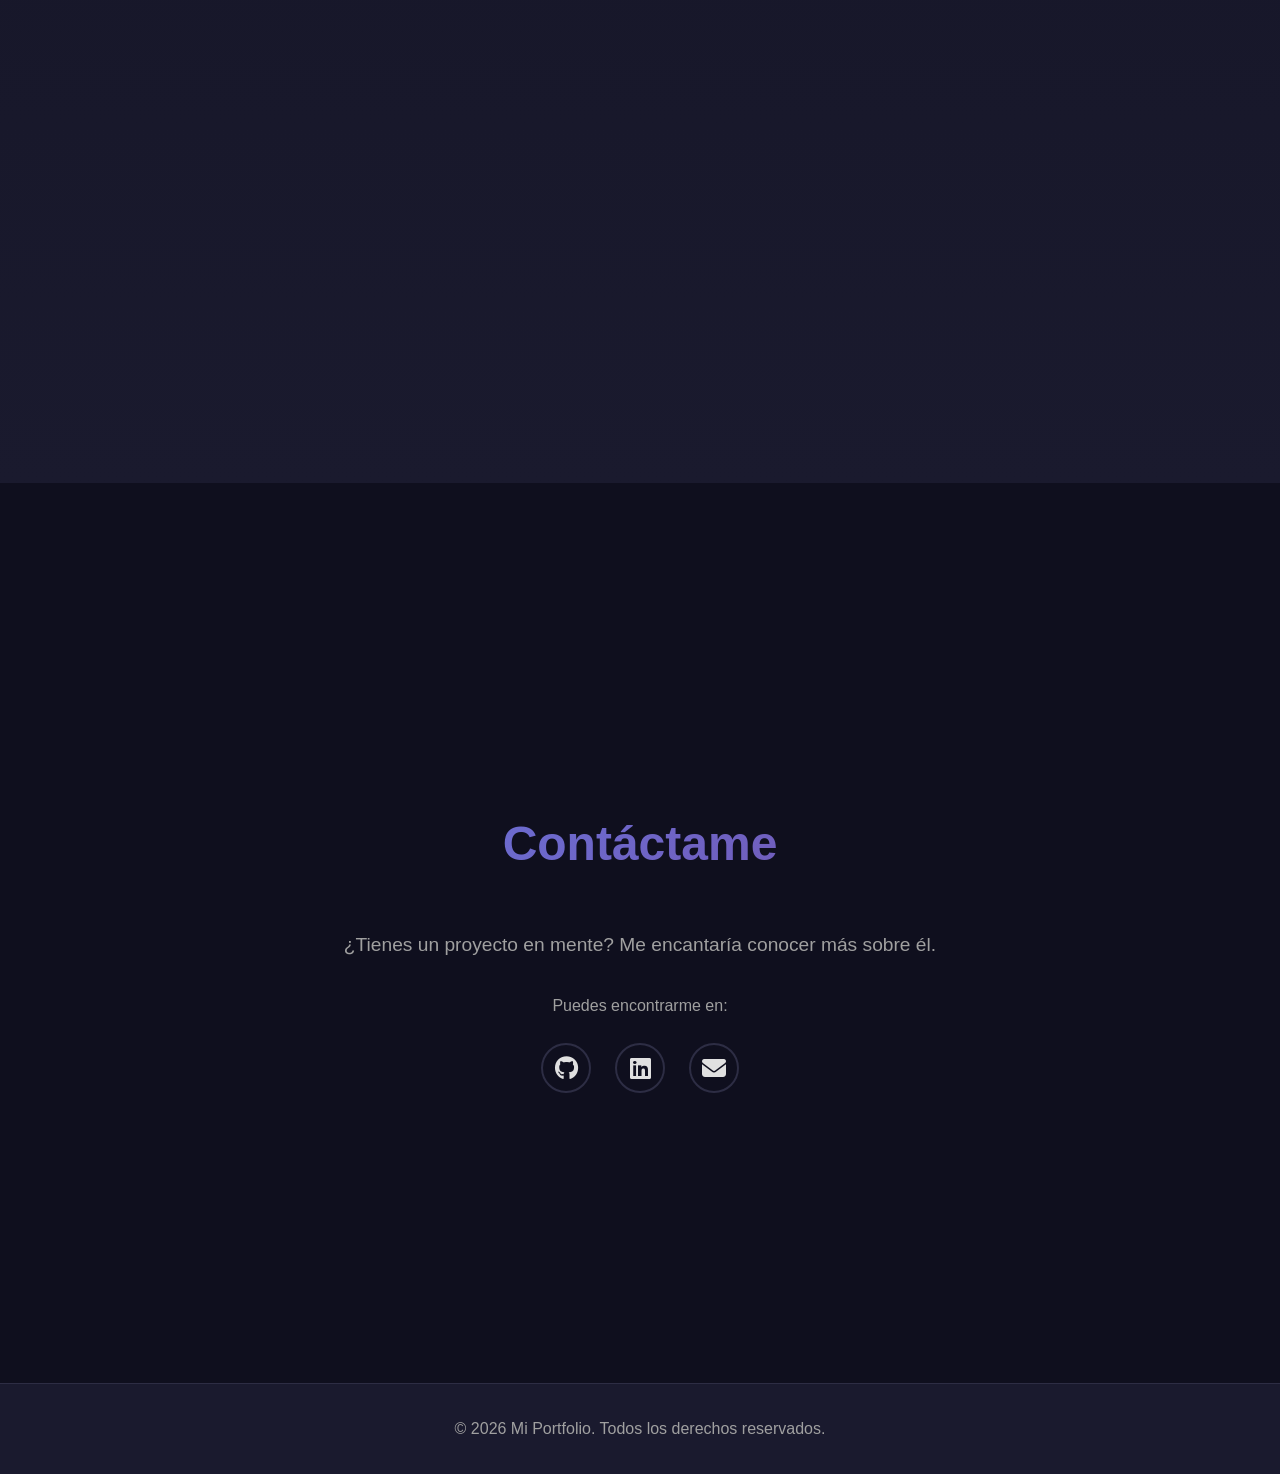
==== commit ce324f75: "feat(portfolio): add Brasa 1.0.0 product page and verified downloads" ====
--- a/frontend/index.html
+++ b/frontend/index.html
@@ -198,6 +198,19 @@
         <div class="container">
             <h2 class="section-title">Proyectos personales</h2>
             <div class="projects-grid">
+                <!-- BRASA -->
+                <div class="project-card">
+                    <div class="project-image" style="background:linear-gradient(135deg,#24211b,#141311);display:flex;align-items:center;justify-content:center;gap:18px;color:#eee9dc;font-size:34px;letter-spacing:.18em;">
+                        <svg viewBox="0 0 48 56" width="48" height="56" aria-hidden="true"><path fill="#f4b53b" d="M39 1 12 34l3 20 16-3z"/><path fill="#ef682b" d="M28 20 2 48l13 6 14-20z"/></svg><span>BRASA</span>
+                    </div>
+                    <div class="project-info">
+                        <h3 class="project-title">BRASA · Warmth + Bite</h3>
+                        <p class="project-description">Un saturador CLAP para mezcla y mastering, con prioridad en master y buses. Warmth y Bite combinan cuerpo y carácter, con protección de graves, mezcla paralela y escucha momentánea de la diferencia con DELTA. Interfaz relic ajustable y procesamiento local.</p>
+                        <div class="project-tech"><span class="tech-badge">C++ / iPlug2</span><span class="tech-badge">CLAP</span><span class="tech-badge">DSP</span><span class="tech-badge">Windows x64</span></div>
+                        <a href="brasa/" class="project-link">Brasa 1.0.0 · Instalador Windows →</a>
+                    </div>
+                </div>
+
                 <!-- FIRULET MAP -->
                 <div class="project-card">
                     <div class="project-image" style="background: linear-gradient(135deg, #142d32, #28243e); display: flex; align-items: center; justify-content: center;">
@@ -205,9 +218,9 @@
                     </div>
                     <div class="project-info">
                         <h3 class="project-title">FIRULET MAP</h3>
-                        <p class="project-description">Una app de escritorio para sacar melodías de guitarra de oído: notas, tiempos, curva de afinación y bends probables, con documentos .firulet, edición, anotaciones, reanálisis de tramos, rejilla, synth local y MIDI sin cuantización. Análisis local de guitarra aislada y monofónica con distorsión.</p>
-                        <div class="project-tech"><span class="tech-badge">C# / WPF</span><span class="tech-badge">.NET</span><span class="tech-badge">Audio</span><span class="tech-badge">Windows x64</span></div>
-                        <a href="firulet-map/" class="project-link">Conocer FIRULET MAP y probar la v0.5.25 →</a>
+                        <p class="project-description">Una app de escritorio para sacar melodías de guitarra de oído: notas, tiempos, curva de afinación y bends probables, con documentos .firulet, edición, anotaciones, reanálisis de tramos, rejilla, synth local y MIDI sin cuantización. Análisis local de guitarra aislada y monofónica, con mejoras para notas breves y ataques repetidos.</p>
+                        <div class="project-tech"><span class="tech-badge">C# / Avalonia</span><span class="tech-badge">.NET</span><span class="tech-badge">Audio</span><span class="tech-badge">Windows x64</span><span class="tech-badge">Mac en pruebas</span></div>
+                        <a href="firulet-map/" class="project-link">Descargas Windows y prueba Mac Apple Silicon →</a>
                     </div>
                 </div>
 
